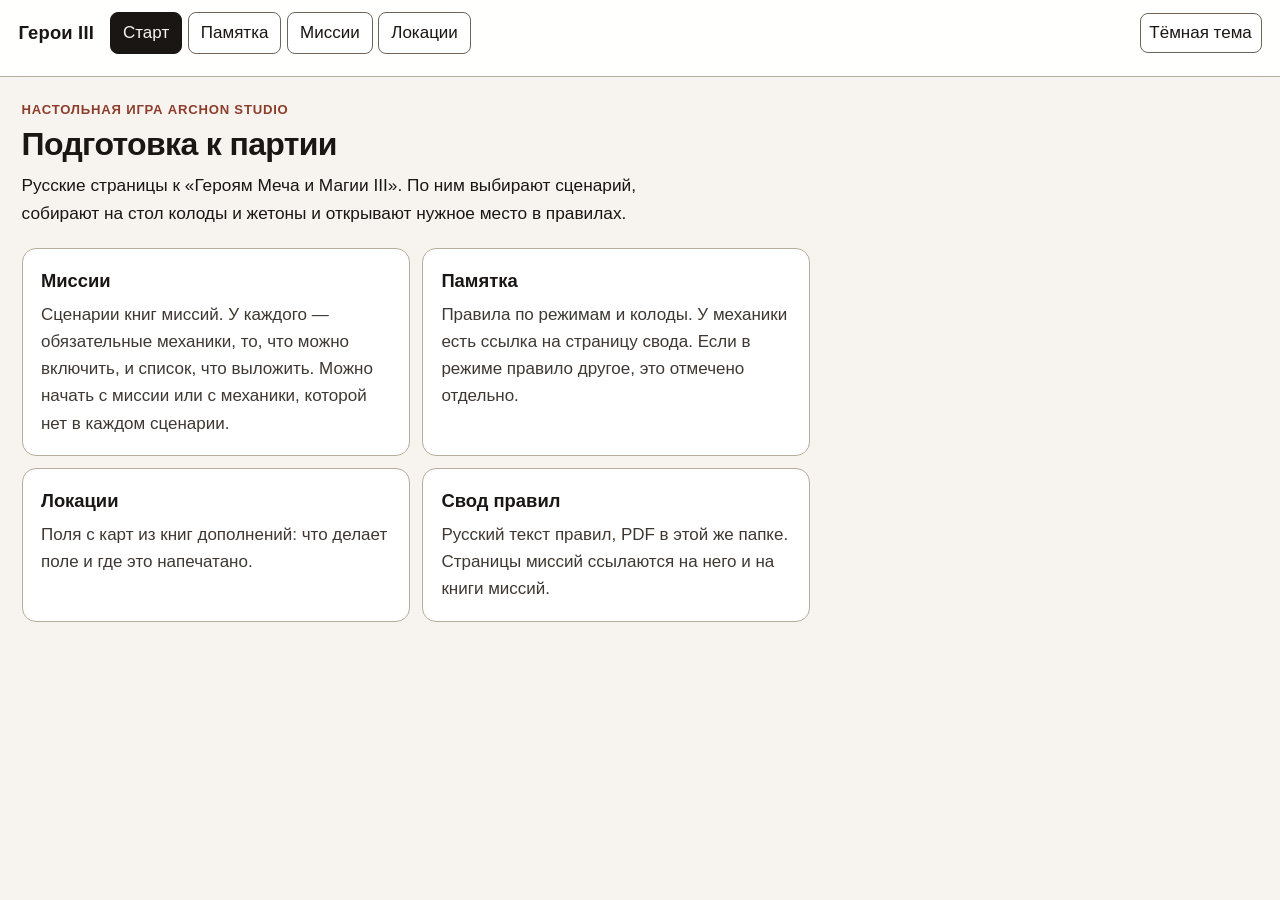
==== index.html @ 864ce7d5 "Убрать из отбора механики любого сценария и заново описать приложение. Список больше не лежит в липк" ====
<!DOCTYPE html>
<html lang="ru">
<head>
<meta charset="utf-8">
<meta name="viewport" content="width=device-width, initial-scale=1">
<title>Герои III — подготовка к партии</title>
<link rel="stylesheet" href="theme.css">
</head>
<body data-theme="light">
<header class="top">
  <div class="title-row">
    <h1>Герои III</h1>
    <nav class="app">
      <a class="on" href="index.html">Старт</a>
      <a href="rules.html">Памятка</a>
      <a href="missions.html">Миссии</a>
      <a href="locations.html">Локации</a>
    </nav>
    <button id="theme" type="button">Тёмная тема</button>
  </div>
</header>
<div class="layout">
<main class="home">
  <p class="eyebrow">Настольная игра Archon Studio</p>
  <h2>Подготовка к партии</h2>
  <p class="lede">Русские страницы к «Героям Меча и Магии III». По ним выбирают сценарий, собирают на стол колоды и жетоны и открывают нужное место в правилах.</p>
  <div class="home-grid">
    <a class="home-card" href="missions.html">
      <h3>Миссии</h3>
      <p>Сценарии книг миссий. У каждого — обязательные механики, то, что можно включить, и список, что выложить. Можно начать с миссии или с механики, которой нет в каждом сценарии.</p>
    </a>
    <a class="home-card" href="rules.html">
      <h3>Памятка</h3>
      <p>Правила по режимам и колоды. У механики есть ссылка на страницу свода. Если в режиме правило другое, это отмечено отдельно.</p>
    </a>
    <a class="home-card" href="locations.html">
      <h3>Локации</h3>
      <p>Поля с карт из книг дополнений: что делает поле и где это напечатано.</p>
    </a>
    <a class="home-card" href="Heroes3_Russian_Rules_Rewrite_2_0_1.pdf">
      <h3>Свод правил</h3>
      <p>Русский текст правил, PDF в этой же папке. Страницы миссий ссылаются на него и на книги миссий.</p>
    </a>
  </div>
</main>
</div>
<script>
const themeBtn = document.getElementById("theme");
function applyTheme(name) {
  document.body.setAttribute("data-theme", name);
  themeBtn.textContent = name === "dark" ? "Светлая тема" : "Тёмная тема";
  try { localStorage.setItem("homm3-mechanics-theme", name); } catch (e) {}
}
themeBtn.addEventListener("click", function () {
  applyTheme(document.body.getAttribute("data-theme") === "dark" ? "light" : "dark");
});
let theme = "light";
try { theme = localStorage.getItem("homm3-mechanics-theme") || "light"; } catch (e) {}
applyTheme(theme === "dark" ? "dark" : "light");
</script>
</body>
</html>
---- theme.css ----
/* Общие цвета и шапка. Памятка и миссии подключают этот файл. */
:root, [data-theme="light"] {
  --bg: #f7f4ef;
  --fg: #1a1614;
  --muted: #3f3832;
  --dim: #514840;
  --line: #b7ad9f;
  --accent: #8d3d2c;
  --yes: #146b34;
  --no: #9d1c1c;
  --maybe: #7a4e00;
  --card: #ffffff;
  --top: #ffffff;
  --th: #efe6d8;
  --sticky: #ffffff;
  --input-line: #6e6458;
  --nav: #1a1614;
  --pill-bg: #e4d8c6;
  --pill-fg: #2c241c;
  --mode-y-bd: #146b34;
  --mode-y-bg: #e5f6eb;
  --mode-n-bd: #9d1c1c;
  --mode-n-bg: #fde8e8;
  --mode-q-bd: #7a4e00;
  --mode-q-bg: #fff3d6;
  --head: 8.6rem;
}
[data-theme="dark"] {
  --bg: #12110f;
  --fg: #f3ece3;
  --muted: #c9bbaa;
  --dim: #b3a394;
  --line: #4a4138;
  --accent: #f0b4a2;
  --yes: #8ddeaf;
  --no: #f0a3a3;
  --maybe: #f0d08a;
  --card: #1c1a17;
  --top: #1a1815;
  --th: #2c2822;
  --sticky: #1c1a17;
  --input-line: #7a6c5e;
  --nav: #f3ece3;
  --pill-bg: #3a332b;
  --pill-fg: #f3e6d4;
  --mode-y-bd: #6fbf90;
  --mode-y-bg: #17241c;
  --mode-n-bd: #d08080;
  --mode-n-bg: #2a1818;
  --mode-q-bd: #d0aa62;
  --mode-q-bg: #2a2316;
  --head: 8.6rem;
}
* { box-sizing: border-box; }
[hidden] { display: none !important; }
html { scroll-behavior: smooth; }
body {
  margin: 0;
  background: var(--bg);
  color: var(--fg);
  font: 17px/1.6 "Segoe UI", sans-serif;
}
a { color: var(--accent); text-decoration-thickness: 1px; text-underline-offset: 0.15em; }
a:hover { text-decoration-thickness: 2px; }
:focus-visible { outline: 2px solid var(--accent); outline-offset: 2px; }
.top {
  position: sticky;
  top: 0;
  z-index: 5;
  background: var(--top);
  background: color-mix(in srgb, var(--top) 92%, transparent);
  backdrop-filter: blur(10px);
  border-bottom: 1px solid var(--line);
  padding: 0.75rem 1.15rem 0.85rem;
}
.title-row { display: flex; justify-content: space-between; align-items: center; gap: 1rem; margin-bottom: 0.55rem; }
.title-row h1 { margin: 0; font-size: 1.15rem; font-weight: 680; letter-spacing: 0.01em; }
.app, .views { display: flex; gap: 0.35rem; flex-wrap: wrap; }
.app { margin-right: auto; }
.app a, .views button, .views a {
  text-decoration: none;
  border: 1px solid var(--input-line);
  border-radius: 8px;
  padding: 0.4rem 0.75rem;
  color: var(--fg);
  background: var(--card);
  font: inherit;
  cursor: pointer;
}
.app a.on, .views button.on, .views a.on {
  background: var(--fg);
  color: var(--bg);
  border-color: var(--fg);
}
button, select, input {
  background: var(--card);
  color: var(--fg);
  border: 1px solid var(--input-line);
  border-radius: 8px;
  font: inherit;
  padding: 0.35rem 0.55rem;
}
button { cursor: pointer; }
button:hover, select:hover, input:hover, .app a:hover { border-color: var(--accent); }
label { display: flex; flex-direction: column; gap: 0.2rem; font-size: 0.78rem; color: var(--muted); }
.layout { display: grid; grid-template-columns: 15rem 1fr; }
.layout:not(:has(nav.side)) { display: block; }
.layout:not(:has(nav.side)) main { max-width: 52rem; }
nav.side {
  position: sticky;
  top: var(--head);
  align-self: start;
  max-height: calc(100vh - var(--head));
  overflow: auto;
  border-right: 1px solid var(--line);
  padding: 0.8rem 0.7rem 2rem;
  background: var(--bg);
}
nav.side a { display: block; color: var(--nav); text-decoration: none; padding: 0.28rem 0.2rem; font-size: 0.92rem; }
nav.side a:hover, nav.side a.on { color: var(--accent); }
main { padding: 1.15rem 1.35rem 3.2rem; max-width: 64rem; }
.card {
  background: var(--card);
  border: 1px solid var(--line);
  border-radius: 14px;
  padding: 1.05rem 1.2rem 1.15rem;
  margin: 0 0 0.9rem;
}
.card h2 { margin: 0 0 0.55rem; font-size: 1.2rem; letter-spacing: -0.01em; }
.card h3 { margin: 1rem 0 0.35rem; font-size: 0.98rem; }
.card p { margin: 0.35rem 0; }
.card ul { margin: 0.3rem 0 0.5rem; padding-left: 1.15rem; }
.grid2 { display: grid; grid-template-columns: 1fr 1fr; gap: 0.8rem; }
.must { border-color: var(--mode-y-bd); background: var(--mode-y-bg); }
.may { border-color: var(--mode-q-bd); background: var(--mode-q-bg); }
.must h2, .may h2 { margin-top: 0; }
.row { display: flex; flex-wrap: wrap; gap: 0.7rem 1rem; align-items: end; }
.checks { display: flex; flex-wrap: wrap; gap: 0.45rem 0.9rem; margin-top: 0.7rem; }
.checks label { flex-direction: row; align-items: center; gap: 0.35rem; color: var(--fg); font-size: 0.92rem; }
.pill {
  display: inline-block;
  background: var(--pill-bg);
  color: var(--pill-fg);
  border-radius: 999px;
  padding: 0.05rem 0.5rem;
  font-size: 0.78rem;
  margin-right: 0.25rem;
}
img.map { width: 100%; height: auto; border-radius: 8px; background: var(--th); }
.pick { display: flex; flex-wrap: wrap; align-items: center; gap: 0.5rem 1.2rem; margin-top: 0.5rem; }
.pick .views { margin: 0; }
label.inline { flex-direction: row; align-items: center; gap: 0.45rem; font-size: 0.92rem; color: var(--fg); }
label.inline select { min-width: 10rem; }
.flag { font-size: 0.8rem; font-weight: 650; white-space: nowrap; margin-left: 0.2rem; }
label.opt { display: block; margin: 0.3rem 0; font-size: 0.95rem; color: var(--fg); }
label.opt input { margin-right: 0.3rem; }
.warn { color: var(--no); font-size: 0.85rem; }
.src { color: var(--muted); font-size: 0.85rem; }
.mapnote { font-weight: 600; }
.alias { color: var(--muted); font-size: 0.85rem; }
.when { display: inline-block; margin: 0 0 0.4rem; padding: 0.15rem 0.6rem; border-left: 3px solid var(--mode-q-bd); background: var(--mode-q-bg); font-weight: 600; font-size: 0.9rem; }
.todo { margin: 0.3rem 0 0.6rem; padding: 0.4rem 0.7rem; border: 1px dashed var(--mode-n-bd); background: var(--mode-n-bg); font-size: 0.92rem; }
label.inline select#mission-pick { min-width: 18rem; max-width: 100%; }
.pull h3 { margin-top: 1rem; border-bottom: 1px solid var(--line); padding-bottom: 0.15rem; }
.pull li { margin: 0.25rem 0; }
.card, .card h3[id] { scroll-margin-top: calc(var(--head) + 8px); }
.kicker { color: var(--muted); font-size: 0.85rem; margin: 0 0 0.4rem; }
.kit { color: var(--muted); font-size: 0.85rem; margin: 0.15rem 0 0.45rem 1.4rem; }
.pick-panel h3 { font-size: 0.82rem; margin: 1rem 0 0.4rem; letter-spacing: 0.04em; text-transform: uppercase; color: var(--dim); font-weight: 680; }
.pick-item {
  border: 1px solid var(--line);
  border-radius: 12px;
  padding: 0.55rem 0.8rem 0.65rem;
  margin: 0 0 0.45rem;
  background: var(--bg);
}
.pick-item .opt { margin: 0; }
.pick-item .kit { margin: 0.25rem 0 0; }
.home { max-width: 52rem; }
.eyebrow { margin: 0.2rem 0 0.35rem; color: var(--accent); font-size: 0.82rem; font-weight: 680; letter-spacing: 0.06em; text-transform: uppercase; }
.home h2 { margin: 0 0 0.6rem; font-size: 2rem; line-height: 1.15; letter-spacing: -0.02em; }
.lede { margin: 0 0 1.3rem; max-width: 40rem; font-size: 1.08rem; }
.home-grid { display: grid; grid-template-columns: 1fr 1fr; gap: 0.75rem; }
.home-card {
  display: flex;
  flex-direction: column;
  gap: 0.35rem;
  text-decoration: none;
  color: var(--fg);
  background: var(--card);
  border: 1px solid var(--line);
  border-radius: 14px;
  padding: 1.05rem 1.15rem 1.15rem;
  min-height: 9.5rem;
}
.home-card:hover { border-color: var(--accent); }
.home-card h3 { margin: 0; font-size: 1.15rem; }
.home-card p { margin: 0; color: var(--muted); }
@media (max-width: 720px) { .home-grid { grid-template-columns: 1fr; } }
@media (max-width: 860px) {
  .layout { grid-template-columns: 1fr; }
  nav.side { position: static; max-height: none; border-right: 0; border-bottom: 1px solid var(--line); }
  .grid2 { grid-template-columns: 1fr; }
}
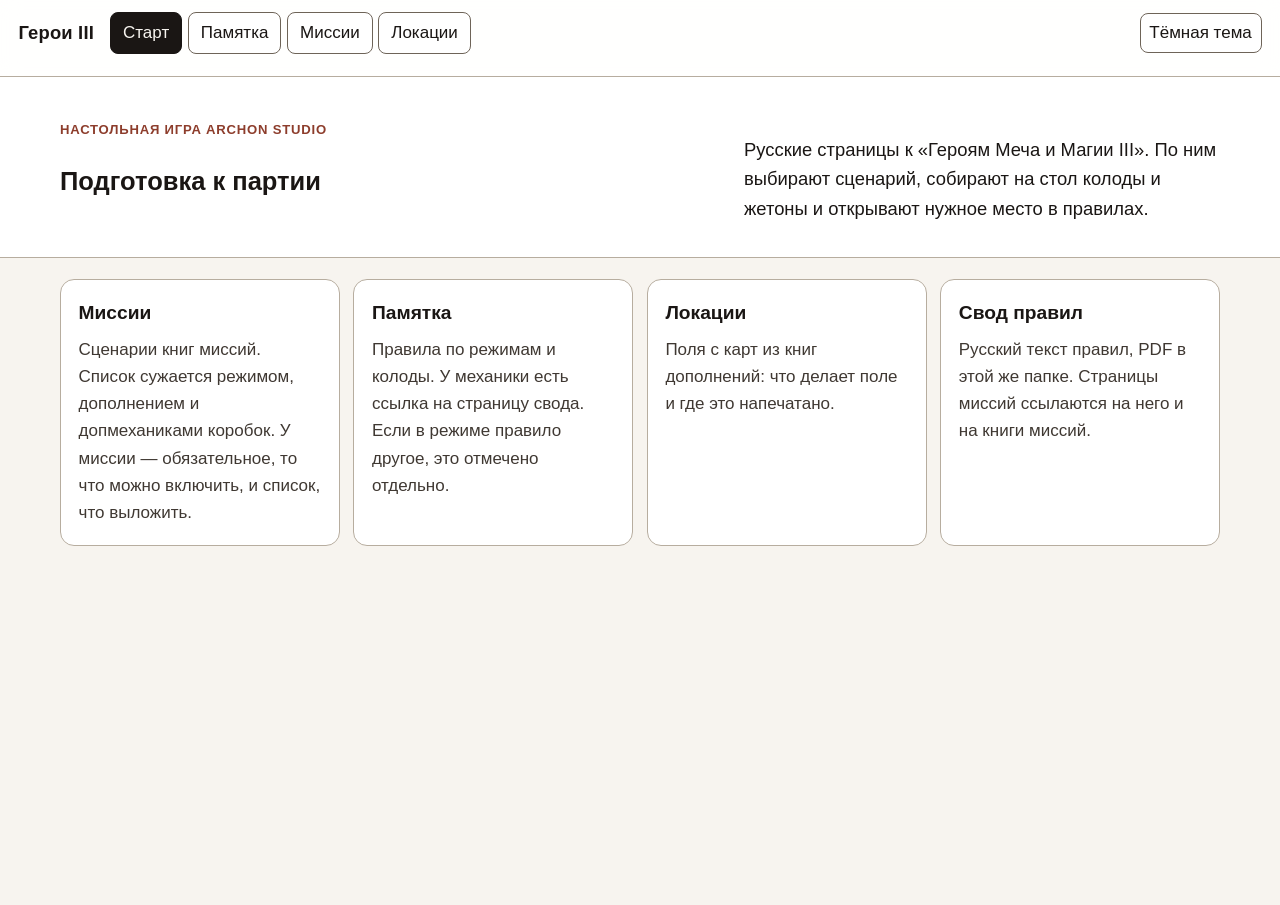
==== commit ce1c6fbe: "Оставить в фильтре только допмеханики дополнений и собрать старт по ширине окна. Отдельного режима «" ====
--- a/index.html
+++ b/index.html
@@ -19,30 +19,40 @@
     <button id="theme" type="button">Тёмная тема</button>
   </div>
 </header>
-<div class="layout">
-<main class="home">
-  <p class="eyebrow">Настольная игра Archon Studio</p>
-  <h2>Подготовка к партии</h2>
-  <p class="lede">Русские страницы к «Героям Меча и Магии III». По ним выбирают сценарий, собирают на стол колоды и жетоны и открывают нужное место в правилах.</p>
-  <div class="home-grid">
-    <a class="home-card" href="missions.html">
-      <h3>Миссии</h3>
-      <p>Сценарии книг миссий. У каждого — обязательные механики, то, что можно включить, и список, что выложить. Можно начать с миссии или с механики, которой нет в каждом сценарии.</p>
-    </a>
-    <a class="home-card" href="rules.html">
-      <h3>Памятка</h3>
-      <p>Правила по режимам и колоды. У механики есть ссылка на страницу свода. Если в режиме правило другое, это отмечено отдельно.</p>
-    </a>
-    <a class="home-card" href="locations.html">
-      <h3>Локации</h3>
-      <p>Поля с карт из книг дополнений: что делает поле и где это напечатано.</p>
-    </a>
-    <a class="home-card" href="Heroes3_Russian_Rules_Rewrite_2_0_1.pdf">
-      <h3>Свод правил</h3>
-      <p>Русский текст правил, PDF в этой же папке. Страницы миссий ссылаются на него и на книги миссий.</p>
-    </a>
-  </div>
-</main>
+<div class="home-page">
+  <section class="home-band">
+    <div class="home-wrap">
+      <div class="home-hero">
+        <div>
+          <p class="eyebrow">Настольная игра Archon Studio</p>
+          <h2>Подготовка к партии</h2>
+        </div>
+        <p class="lede">Русские страницы к «Героям Меча и Магии III». По ним выбирают сценарий, собирают на стол колоды и жетоны и открывают нужное место в правилах.</p>
+      </div>
+    </div>
+  </section>
+  <main class="home">
+    <div class="home-wrap">
+      <div class="home-grid">
+        <a class="home-card" href="missions.html">
+          <h3>Миссии</h3>
+          <p>Сценарии книг миссий. Список сужается режимом, дополнением и допмеханиками коробок. У миссии — обязательное, то что можно включить, и список, что выложить.</p>
+        </a>
+        <a class="home-card" href="rules.html">
+          <h3>Памятка</h3>
+          <p>Правила по режимам и колоды. У механики есть ссылка на страницу свода. Если в режиме правило другое, это отмечено отдельно.</p>
+        </a>
+        <a class="home-card" href="locations.html">
+          <h3>Локации</h3>
+          <p>Поля с карт из книг дополнений: что делает поле и где это напечатано.</p>
+        </a>
+        <a class="home-card" href="Heroes3_Russian_Rules_Rewrite_2_0_1.pdf">
+          <h3>Свод правил</h3>
+          <p>Русский текст правил, PDF в этой же папке. Страницы миссий ссылаются на него и на книги миссий.</p>
+        </a>
+      </div>
+    </div>
+  </main>
 </div>
 <script>
 const themeBtn = document.getElementById("theme");
--- a/theme.css
+++ b/theme.css
@@ -105,7 +105,7 @@
 label { display: flex; flex-direction: column; gap: 0.2rem; font-size: 0.78rem; color: var(--muted); }
 .layout { display: grid; grid-template-columns: 15rem 1fr; }
 .layout:not(:has(nav.side)) { display: block; }
-.layout:not(:has(nav.side)) main { max-width: 52rem; }
+.layout:not(:has(nav.side)) main { max-width: 52rem; margin-left: auto; margin-right: auto; }
 nav.side {
   position: sticky;
   top: var(--head);
@@ -166,37 +166,55 @@
 .card, .card h3[id] { scroll-margin-top: calc(var(--head) + 8px); }
 .kicker { color: var(--muted); font-size: 0.85rem; margin: 0 0 0.4rem; }
 .kit { color: var(--muted); font-size: 0.85rem; margin: 0.15rem 0 0.45rem 1.4rem; }
-.pick-panel h3 { font-size: 0.82rem; margin: 1rem 0 0.4rem; letter-spacing: 0.04em; text-transform: uppercase; color: var(--dim); font-weight: 680; }
-.pick-item {
+.mech-filter { display: flex; flex-wrap: wrap; align-items: center; gap: 0.4rem; margin-top: 0.7rem; }
+.mech-filter .kicker { margin: 0 0.25rem 0 0; }
+label.chip {
+  flex-direction: row;
+  align-items: baseline;
+  gap: 0.4rem;
+  margin: 0;
+  padding: 0.28rem 0.7rem;
   border: 1px solid var(--line);
-  border-radius: 12px;
-  padding: 0.55rem 0.8rem 0.65rem;
-  margin: 0 0 0.45rem;
+  border-radius: 999px;
   background: var(--bg);
-}
-.pick-item .opt { margin: 0; }
-.pick-item .kit { margin: 0.25rem 0 0; }
-.home { max-width: 52rem; }
-.eyebrow { margin: 0.2rem 0 0.35rem; color: var(--accent); font-size: 0.82rem; font-weight: 680; letter-spacing: 0.06em; text-transform: uppercase; }
-.home h2 { margin: 0 0 0.6rem; font-size: 2rem; line-height: 1.15; letter-spacing: -0.02em; }
-.lede { margin: 0 0 1.3rem; max-width: 40rem; font-size: 1.08rem; }
-.home-grid { display: grid; grid-template-columns: 1fr 1fr; gap: 0.75rem; }
+  color: var(--fg);
+  font-size: 0.92rem;
+}
+label.chip small { color: var(--dim); font-size: 0.75rem; font-weight: 650; }
+label.chip:has(input:checked) { background: var(--fg); color: var(--bg); border-color: var(--fg); }
+label.chip:has(input:checked) small { color: inherit; }
+.home-page { min-height: calc(100vh - 4.5rem); }
+.home-band { background: var(--card); border-bottom: 1px solid var(--line); }
+.home-wrap { max-width: 76rem; margin: 0 auto; padding: 0 1.75rem; }
+.home-band .home-wrap { padding-top: 2.6rem; padding-bottom: 2.1rem; }
+.home-page main.home { max-width: none; padding: 1.35rem 0 3rem; }
+.home-hero { display: grid; grid-template-columns: minmax(0, 1.15fr) minmax(0, 0.85fr); gap: 2.5rem; align-items: end; }
+.eyebrow { margin: 0 0 0.45rem; color: var(--accent); font-size: 0.82rem; font-weight: 680; letter-spacing: 0.06em; text-transform: uppercase; }
+.home h2 { margin: 0; font-size: clamp(2.6rem, 4.6vw, 3.7rem); line-height: 1.05; letter-spacing: -0.03em; max-width: 11ch; }
+.lede { margin: 0; font-size: 1.15rem; }
+.home-grid { display: grid; grid-template-columns: repeat(4, minmax(0, 1fr)); gap: 0.85rem; }
 .home-card {
   display: flex;
   flex-direction: column;
-  gap: 0.35rem;
+  gap: 0.45rem;
   text-decoration: none;
   color: var(--fg);
   background: var(--card);
   border: 1px solid var(--line);
   border-radius: 14px;
-  padding: 1.05rem 1.15rem 1.15rem;
-  min-height: 9.5rem;
+  padding: 1.1rem 1.1rem 1.2rem;
+  min-height: 12rem;
 }
 .home-card:hover { border-color: var(--accent); }
-.home-card h3 { margin: 0; font-size: 1.15rem; }
+.home-card h3 { margin: 0; font-size: 1.2rem; }
 .home-card p { margin: 0; color: var(--muted); }
-@media (max-width: 720px) { .home-grid { grid-template-columns: 1fr; } }
+@media (max-width: 1100px) {
+  .home-grid { grid-template-columns: 1fr 1fr; }
+}
+@media (max-width: 720px) {
+  .home-hero { grid-template-columns: 1fr; gap: 0.8rem; }
+  .home-grid { grid-template-columns: 1fr; }
+}
 @media (max-width: 860px) {
   .layout { grid-template-columns: 1fr; }
   nav.side { position: static; max-height: none; border-right: 0; border-bottom: 1px solid var(--line); }
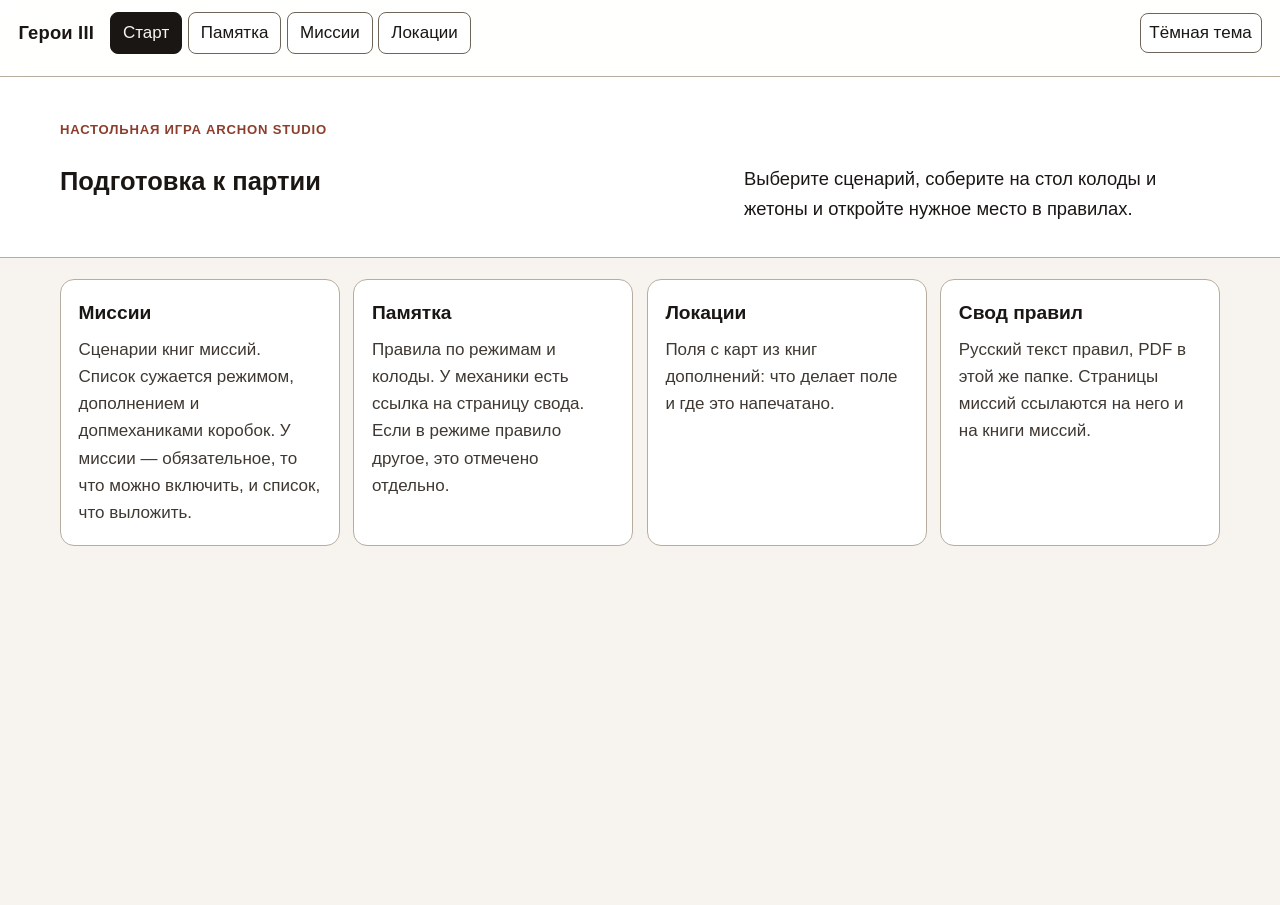
==== commit 67af008a: "Оставить в фильтре только то, что сужает список миссий. Фильтр спрятан в раскрывающуюся строку и отм" ====
--- a/index.html
+++ b/index.html
@@ -27,7 +27,7 @@
           <p class="eyebrow">Настольная игра Archon Studio</p>
           <h2>Подготовка к партии</h2>
         </div>
-        <p class="lede">Русские страницы к «Героям Меча и Магии III». По ним выбирают сценарий, собирают на стол колоды и жетоны и открывают нужное место в правилах.</p>
+        <p class="lede">Выберите сценарий, соберите на стол колоды и жетоны и откройте нужное место в правилах.</p>
       </div>
     </div>
   </section>
--- a/theme.css
+++ b/theme.css
@@ -166,23 +166,45 @@
 .card, .card h3[id] { scroll-margin-top: calc(var(--head) + 8px); }
 .kicker { color: var(--muted); font-size: 0.85rem; margin: 0 0 0.4rem; }
 .kit { color: var(--muted); font-size: 0.85rem; margin: 0.15rem 0 0.45rem 1.4rem; }
-.mech-filter { display: flex; flex-wrap: wrap; align-items: center; gap: 0.4rem; margin-top: 0.7rem; }
-.mech-filter .kicker { margin: 0 0.25rem 0 0; }
-label.chip {
-  flex-direction: row;
+.filter-fold {
+  margin-top: 0.65rem;
+  border: 1px dashed var(--line);
+  border-radius: 10px;
+  padding: 0.4rem 0.75rem 0.5rem;
+  background: var(--bg);
+}
+.filter-fold:not([open]) > :not(summary) { display: none; }
+.filter-fold summary { cursor: pointer; font-weight: 680; font-size: 0.95rem; }
+.filter-fold[open] summary { margin-bottom: 0.2rem; }
+.filter-fold .kicker { margin: 0 0 0.45rem; }
+.mech-filter { display: flex; flex-wrap: wrap; align-items: center; gap: 0.4rem; }
+.filter-tag {
+  display: inline-flex;
   align-items: baseline;
   gap: 0.4rem;
   margin: 0;
-  padding: 0.28rem 0.7rem;
+  padding: 0.28rem 0.75rem;
+  border: 1px dashed var(--accent);
+  border-radius: 999px;
+  background: transparent;
+  color: var(--fg);
+  font-size: 0.92rem;
+}
+.filter-tag small { color: var(--dim); font-size: 0.75rem; font-weight: 650; }
+.filter-tag[aria-pressed="true"] { background: var(--accent); color: #fff; border-style: solid; }
+.filter-tag[aria-pressed="true"] small { color: inherit; }
+.kit-btn { font-size: 0.78rem; padding: 0.05rem 0.5rem; margin-left: 0.3rem; vertical-align: baseline; }
+dialog.kit {
   border: 1px solid var(--line);
-  border-radius: 999px;
-  background: var(--bg);
-  color: var(--fg);
-  font-size: 0.92rem;
-}
-label.chip small { color: var(--dim); font-size: 0.75rem; font-weight: 650; }
-label.chip:has(input:checked) { background: var(--fg); color: var(--bg); border-color: var(--fg); }
-label.chip:has(input:checked) small { color: inherit; }
+  border-radius: 14px;
+  background: var(--card);
+  color: var(--fg);
+  max-width: 34rem;
+  padding: 1.15rem 1.25rem 1rem;
+}
+dialog.kit::backdrop { background: rgba(0, 0, 0, 0.45); }
+dialog.kit h2 { margin: 0 0 0.6rem; font-size: 1.2rem; }
+dialog.kit p { margin: 0.4rem 0; }
 .home-page { min-height: calc(100vh - 4.5rem); }
 .home-band { background: var(--card); border-bottom: 1px solid var(--line); }
 .home-wrap { max-width: 76rem; margin: 0 auto; padding: 0 1.75rem; }
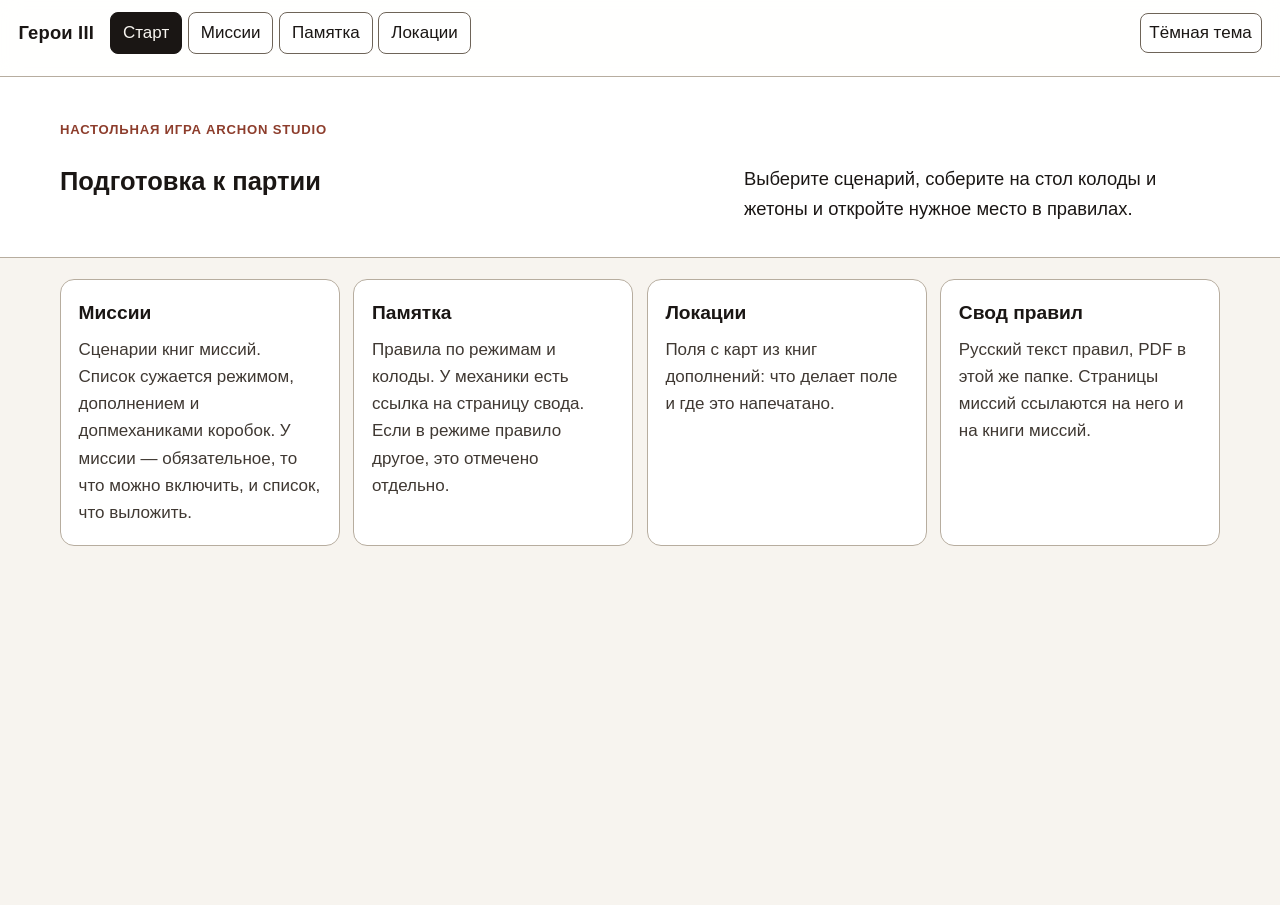
==== commit b4188e48: "Состав открывается у кнопки, вкладка «Миссии» стоит сразу после старта. Co-authored-by: Cursor <curs" ====
--- a/index.html
+++ b/index.html
@@ -12,8 +12,8 @@
     <h1>Герои III</h1>
     <nav class="app">
       <a class="on" href="index.html">Старт</a>
+      <a href="missions.html">Миссии</a>
       <a href="rules.html">Памятка</a>
-      <a href="missions.html">Миссии</a>
       <a href="locations.html">Локации</a>
     </nav>
     <button id="theme" type="button">Тёмная тема</button>
--- a/theme.css
+++ b/theme.css
@@ -194,17 +194,19 @@
 .filter-tag[aria-pressed="true"] { background: var(--accent); color: #fff; border-style: solid; }
 .filter-tag[aria-pressed="true"] small { color: inherit; }
 .kit-btn { font-size: 0.78rem; padding: 0.05rem 0.5rem; margin-left: 0.3rem; vertical-align: baseline; }
-dialog.kit {
+.kit-pop {
+  position: fixed;
+  z-index: 30;
+  width: min(28rem, calc(100vw - 1rem));
+  background: var(--card);
+  color: var(--fg);
   border: 1px solid var(--line);
-  border-radius: 14px;
-  background: var(--card);
-  color: var(--fg);
-  max-width: 34rem;
-  padding: 1.15rem 1.25rem 1rem;
-}
-dialog.kit::backdrop { background: rgba(0, 0, 0, 0.45); }
-dialog.kit h2 { margin: 0 0 0.6rem; font-size: 1.2rem; }
-dialog.kit p { margin: 0.4rem 0; }
+  border-radius: 12px;
+  padding: 0.8rem 0.95rem 0.85rem;
+  box-shadow: 0 12px 28px rgba(0, 0, 0, 0.35);
+}
+.kit-pop h2 { margin: 0 0 0.4rem; font-size: 1.05rem; }
+.kit-pop p { margin: 0.3rem 0; }
 .home-page { min-height: calc(100vh - 4.5rem); }
 .home-band { background: var(--card); border-bottom: 1px solid var(--line); }
 .home-wrap { max-width: 76rem; margin: 0 auto; padding: 0 1.75rem; }
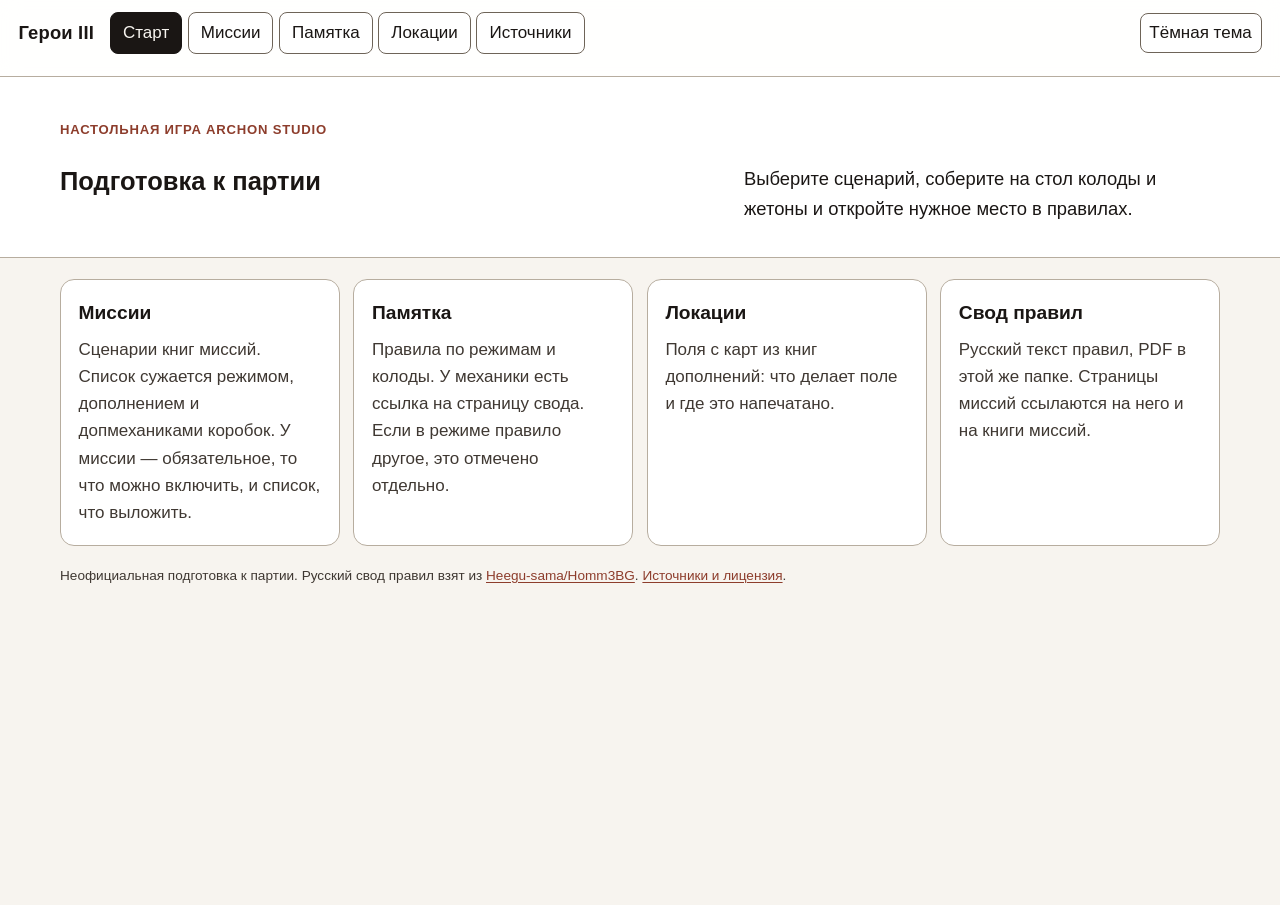
==== commit 0122cb44: "Указать репозиторий русского свода и лицензию CC BY-NC-SA 4.0. Co-authored-by: Cursor <cursoragent@c" ====
--- a/index.html
+++ b/index.html
@@ -15,6 +15,7 @@
       <a href="missions.html">Миссии</a>
       <a href="rules.html">Памятка</a>
       <a href="locations.html">Локации</a>
+      <a href="credits.html">Источники</a>
     </nav>
     <button id="theme" type="button">Тёмная тема</button>
   </div>
@@ -51,6 +52,7 @@
           <p>Русский текст правил, PDF в этой же папке. Страницы миссий ссылаются на него и на книги миссий.</p>
         </a>
       </div>
+      <p class="kicker">Неофициальная подготовка к партии. Русский свод правил взят из <a href="https://github.com/Heegu-sama/Homm3BG">Heegu-sama/Homm3BG</a>. <a href="credits.html">Источники и лицензия</a>.</p>
     </div>
   </main>
 </div>
--- a/theme.css
+++ b/theme.css
@@ -217,6 +217,7 @@
 .home h2 { margin: 0; font-size: clamp(2.6rem, 4.6vw, 3.7rem); line-height: 1.05; letter-spacing: -0.03em; max-width: 11ch; }
 .lede { margin: 0; font-size: 1.15rem; }
 .home-grid { display: grid; grid-template-columns: repeat(4, minmax(0, 1fr)); gap: 0.85rem; }
+.home-grid + .kicker { margin-top: 1.15rem; }
 .home-card {
   display: flex;
   flex-direction: column;
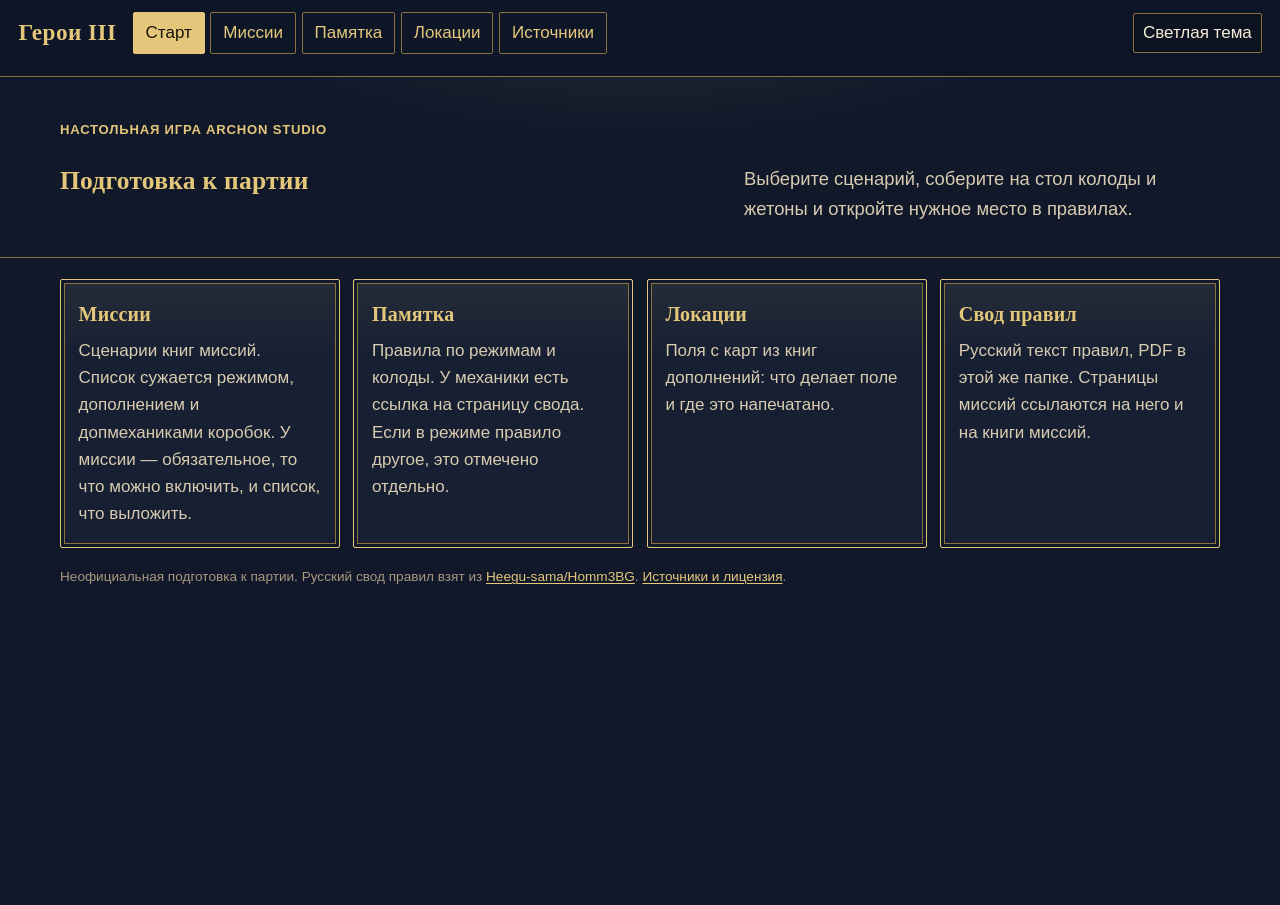
==== commit cdb7d3fc: "Надеть золотую рамку на страницы main, не меняя тексты и логику. Co-authored-by: Cursor <cursoragent" ====
--- a/index.html
+++ b/index.html
@@ -4,9 +4,9 @@
 <meta charset="utf-8">
 <meta name="viewport" content="width=device-width, initial-scale=1">
 <title>Герои III — подготовка к партии</title>
-<link rel="stylesheet" href="theme.css">
+<link rel="stylesheet" href="theme.css?v=gold">
 </head>
-<body data-theme="light">
+<body data-theme="dark">
 <header class="top">
   <div class="title-row">
     <h1>Герои III</h1>
@@ -67,7 +67,7 @@
   applyTheme(document.body.getAttribute("data-theme") === "dark" ? "light" : "dark");
 });
 let theme = "light";
-try { theme = localStorage.getItem("homm3-mechanics-theme") || "light"; } catch (e) {}
+try { theme = localStorage.getItem("homm3-mechanics-theme") || "dark"; } catch (e) {}
 applyTheme(theme === "dark" ? "dark" : "light");
 </script>
 </body>
--- a/theme.css
+++ b/theme.css
@@ -1,107 +1,120 @@
-/* Общие цвета и шапка. Памятка и миссии подключают этот файл. */
-:root, [data-theme="light"] {
-  --bg: #f7f4ef;
-  --fg: #1a1614;
-  --muted: #3f3832;
-  --dim: #514840;
-  --line: #b7ad9f;
-  --accent: #8d3d2c;
-  --yes: #146b34;
-  --no: #9d1c1c;
-  --maybe: #7a4e00;
-  --card: #ffffff;
-  --top: #ffffff;
-  --th: #efe6d8;
-  --sticky: #ffffff;
-  --input-line: #6e6458;
-  --nav: #1a1614;
-  --pill-bg: #e4d8c6;
-  --pill-fg: #2c241c;
-  --mode-y-bd: #146b34;
-  --mode-y-bg: #e5f6eb;
-  --mode-n-bd: #9d1c1c;
-  --mode-n-bg: #fde8e8;
-  --mode-q-bd: #7a4e00;
-  --mode-q-bg: #fff3d6;
-  --head: 8.6rem;
-}
-[data-theme="dark"] {
-  --bg: #12110f;
-  --fg: #f3ece3;
-  --muted: #c9bbaa;
-  --dim: #b3a394;
-  --line: #4a4138;
-  --accent: #f0b4a2;
-  --yes: #8ddeaf;
-  --no: #f0a3a3;
-  --maybe: #f0d08a;
-  --card: #1c1a17;
-  --top: #1a1815;
-  --th: #2c2822;
-  --sticky: #1c1a17;
-  --input-line: #7a6c5e;
-  --nav: #f3ece3;
-  --pill-bg: #3a332b;
-  --pill-fg: #f3e6d4;
+/* Золотая рамка поверх страниц main. Разметка и поведение те же. */
+:root, [data-theme="dark"] {
+  --bg: #10182a;
+  --bg-2: #0c1220;
+  --fg: #f6edd8;
+  --muted: #d9cbb0;
+  --dim: #a89880;
+  --line: #3d4d68;
+  --gold: #e4c77a;
+  --gold-dim: #8d7040;
+  --accent: #e4c77a;
+  --ink: #1a140c;
+  --yes: #9dcea8;
+  --no: #e0a09a;
+  --maybe: #e4c77a;
+  --card: #172033;
+  --top: #0e1628;
+  --th: #1d2940;
+  --sticky: #172033;
+  --input-line: #8d7040;
+  --nav: #f6edd8;
+  --pill-bg: #243044;
+  --pill-fg: #f6edd8;
   --mode-y-bd: #6fbf90;
-  --mode-y-bg: #17241c;
+  --mode-y-bg: #14241c;
   --mode-n-bd: #d08080;
   --mode-n-bg: #2a1818;
-  --mode-q-bd: #d0aa62;
+  --mode-q-bd: #e4c77a;
   --mode-q-bg: #2a2316;
   --head: 8.6rem;
+  --serif: "Palatino Linotype", Palatino, Georgia, serif;
+  --frame: inset 0 0 0 3px var(--bg), inset 0 0 0 4px var(--gold-dim);
+}
+[data-theme="light"] {
+  --bg: #efe2c4;
+  --bg-2: #e4d3ab;
+  --fg: #2a2116;
+  --muted: #4a3b28;
+  --dim: #6e5a40;
+  --line: #c4ae84;
+  --gold: #7a5420;
+  --gold-dim: #a68448;
+  --accent: #7a5420;
+  --ink: #fff8ea;
+  --yes: #1d5c34;
+  --no: #8a2e2a;
+  --maybe: #7a5420;
+  --card: #f7edd4;
+  --top: #f3e6c8;
+  --th: #e7d3a4;
+  --sticky: #f7edd4;
+  --input-line: #a68448;
+  --nav: #2a2116;
+  --pill-bg: #e7d7b4;
+  --pill-fg: #2a2116;
+  --mode-y-bd: #1d5c34;
+  --mode-y-bg: #e5f3ea;
+  --mode-n-bd: #8a2e2a;
+  --mode-n-bg: #f8e6e2;
+  --mode-q-bd: #7a5420;
+  --mode-q-bg: #f8efd4;
+  --head: 8.6rem;
+  --frame: inset 0 0 0 3px var(--bg), inset 0 0 0 4px var(--gold-dim);
 }
 * { box-sizing: border-box; }
 [hidden] { display: none !important; }
 html { scroll-behavior: smooth; }
 body {
   margin: 0;
-  background: var(--bg);
+  background:
+    radial-gradient(ellipse 70% 42% at 50% -8%, rgba(228, 199, 122, 0.16), transparent 55%),
+    var(--bg);
   color: var(--fg);
   font: 17px/1.6 "Segoe UI", sans-serif;
 }
-a { color: var(--accent); text-decoration-thickness: 1px; text-underline-offset: 0.15em; }
+h1, h2, h3 { font-family: var(--serif); font-weight: 600; color: var(--gold); letter-spacing: 0.01em; }
+a { color: var(--gold); text-decoration-thickness: 1px; text-underline-offset: 0.15em; }
 a:hover { text-decoration-thickness: 2px; }
-:focus-visible { outline: 2px solid var(--accent); outline-offset: 2px; }
+:focus-visible { outline: 2px solid var(--gold); outline-offset: 2px; }
 .top {
   position: sticky;
   top: 0;
   z-index: 5;
-  background: var(--top);
   background: color-mix(in srgb, var(--top) 92%, transparent);
   backdrop-filter: blur(10px);
-  border-bottom: 1px solid var(--line);
+  border-bottom: 1px solid var(--gold-dim);
   padding: 0.75rem 1.15rem 0.85rem;
 }
 .title-row { display: flex; justify-content: space-between; align-items: center; gap: 1rem; margin-bottom: 0.55rem; }
-.title-row h1 { margin: 0; font-size: 1.15rem; font-weight: 680; letter-spacing: 0.01em; }
+.title-row h1 { margin: 0; font-size: 1.45rem; font-weight: 600; letter-spacing: 0.02em; }
 .app, .views { display: flex; gap: 0.35rem; flex-wrap: wrap; }
 .app { margin-right: auto; }
 .app a, .views button, .views a {
   text-decoration: none;
-  border: 1px solid var(--input-line);
-  border-radius: 8px;
+  border: 1px solid var(--gold-dim);
+  border-radius: 2px;
   padding: 0.4rem 0.75rem;
-  color: var(--fg);
-  background: var(--card);
+  color: var(--gold);
+  background: transparent;
   font: inherit;
   cursor: pointer;
 }
 .app a.on, .views button.on, .views a.on {
-  background: var(--fg);
-  color: var(--bg);
-  border-color: var(--fg);
+  background: var(--gold);
+  color: var(--ink);
+  border-color: var(--gold);
 }
 button, select, input {
-  background: var(--card);
-  color: var(--fg);
-  border: 1px solid var(--input-line);
-  border-radius: 8px;
+  background: var(--bg-2);
+  color: var(--fg);
+  border: 1px solid var(--gold-dim);
+  border-radius: 2px;
   font: inherit;
   padding: 0.35rem 0.55rem;
 }
 button { cursor: pointer; }
-button:hover, select:hover, input:hover, .app a:hover { border-color: var(--accent); }
+button:hover, select:hover, input:hover, .app a:hover { border-color: var(--gold); }
 label { display: flex; flex-direction: column; gap: 0.2rem; font-size: 0.78rem; color: var(--muted); }
 .layout { display: grid; grid-template-columns: 15rem 1fr; }
 .layout:not(:has(nav.side)) { display: block; }
@@ -112,27 +125,31 @@
   align-self: start;
   max-height: calc(100vh - var(--head));
   overflow: auto;
-  border-right: 1px solid var(--line);
+  border-right: 1px solid var(--gold-dim);
   padding: 0.8rem 0.7rem 2rem;
-  background: var(--bg);
+  background: transparent;
 }
 nav.side a { display: block; color: var(--nav); text-decoration: none; padding: 0.28rem 0.2rem; font-size: 0.92rem; }
-nav.side a:hover, nav.side a.on { color: var(--accent); }
+nav.side a:hover, nav.side a.on { color: var(--gold); }
 main { padding: 1.15rem 1.35rem 3.2rem; max-width: 64rem; }
 .card {
-  background: var(--card);
-  border: 1px solid var(--line);
-  border-radius: 14px;
+  background:
+    linear-gradient(180deg, rgba(228, 199, 122, 0.07), transparent 28%),
+    var(--card);
+  border: 1px solid var(--gold);
+  box-shadow: var(--frame);
+  border-radius: 2px;
   padding: 1.05rem 1.2rem 1.15rem;
   margin: 0 0 0.9rem;
 }
-.card h2 { margin: 0 0 0.55rem; font-size: 1.2rem; letter-spacing: -0.01em; }
-.card h3 { margin: 1rem 0 0.35rem; font-size: 0.98rem; }
+.card h2 { margin: 0 0 0.55rem; font-size: 1.35rem; }
+.card h3 { margin: 1rem 0 0.35rem; font-size: 1.08rem; }
 .card p { margin: 0.35rem 0; }
 .card ul { margin: 0.3rem 0 0.5rem; padding-left: 1.15rem; }
 .grid2 { display: grid; grid-template-columns: 1fr 1fr; gap: 0.8rem; }
-.must { border-color: var(--mode-y-bd); background: var(--mode-y-bg); }
-.may { border-color: var(--mode-q-bd); background: var(--mode-q-bg); }
+.must, .may { border-color: var(--gold); }
+.must { background: var(--mode-y-bg); }
+.may { background: var(--mode-q-bg); }
 .must h2, .may h2 { margin-top: 0; }
 .row { display: flex; flex-wrap: wrap; gap: 0.7rem 1rem; align-items: end; }
 .checks { display: flex; flex-wrap: wrap; gap: 0.45rem 0.9rem; margin-top: 0.7rem; }
@@ -141,12 +158,13 @@
   display: inline-block;
   background: var(--pill-bg);
   color: var(--pill-fg);
-  border-radius: 999px;
+  border: 1px solid var(--gold-dim);
+  border-radius: 2px;
   padding: 0.05rem 0.5rem;
   font-size: 0.78rem;
   margin-right: 0.25rem;
 }
-img.map { width: 100%; height: auto; border-radius: 8px; background: var(--th); }
+img.map { width: 100%; height: auto; border-radius: 2px; border: 1px solid var(--gold-dim); background: #070b14; }
 .pick { display: flex; flex-wrap: wrap; align-items: center; gap: 0.5rem 1.2rem; margin-top: 0.5rem; }
 .pick .views { margin: 0; }
 label.inline { flex-direction: row; align-items: center; gap: 0.45rem; font-size: 0.92rem; color: var(--fg); }
@@ -158,23 +176,23 @@
 .src { color: var(--muted); font-size: 0.85rem; }
 .mapnote { font-weight: 600; }
 .alias { color: var(--muted); font-size: 0.85rem; }
-.when { display: inline-block; margin: 0 0 0.4rem; padding: 0.15rem 0.6rem; border-left: 3px solid var(--mode-q-bd); background: var(--mode-q-bg); font-weight: 600; font-size: 0.9rem; }
+.when { display: inline-block; margin: 0 0 0.4rem; padding: 0.15rem 0.6rem; border-left: 3px solid var(--gold); background: var(--mode-q-bg); font-weight: 600; font-size: 0.9rem; color: var(--fg); }
 .todo { margin: 0.3rem 0 0.6rem; padding: 0.4rem 0.7rem; border: 1px dashed var(--mode-n-bd); background: var(--mode-n-bg); font-size: 0.92rem; }
 label.inline select#mission-pick { min-width: 18rem; max-width: 100%; }
-.pull h3 { margin-top: 1rem; border-bottom: 1px solid var(--line); padding-bottom: 0.15rem; }
+.pull h3 { margin-top: 1rem; border-bottom: 1px solid var(--gold-dim); padding-bottom: 0.15rem; }
 .pull li { margin: 0.25rem 0; }
 .card, .card h3[id] { scroll-margin-top: calc(var(--head) + 8px); }
-.kicker { color: var(--muted); font-size: 0.85rem; margin: 0 0 0.4rem; }
+.kicker { color: var(--dim); font-size: 0.85rem; margin: 0 0 0.4rem; }
 .kit { color: var(--muted); font-size: 0.85rem; margin: 0.15rem 0 0.45rem 1.4rem; }
 .filter-fold {
   margin-top: 0.65rem;
-  border: 1px dashed var(--line);
-  border-radius: 10px;
+  border: 1px solid var(--gold-dim);
+  border-radius: 2px;
   padding: 0.4rem 0.75rem 0.5rem;
-  background: var(--bg);
+  background: var(--bg-2);
 }
 .filter-fold:not([open]) > :not(summary) { display: none; }
-.filter-fold summary { cursor: pointer; font-weight: 680; font-size: 0.95rem; }
+.filter-fold summary { cursor: pointer; font-weight: 680; font-size: 0.95rem; color: var(--gold); }
 .filter-fold[open] summary { margin-bottom: 0.2rem; }
 .filter-fold .kicker { margin: 0 0 0.45rem; }
 .mech-filter { display: flex; flex-wrap: wrap; align-items: center; gap: 0.4rem; }
@@ -184,14 +202,14 @@
   gap: 0.4rem;
   margin: 0;
   padding: 0.28rem 0.75rem;
-  border: 1px dashed var(--accent);
-  border-radius: 999px;
+  border: 1px solid var(--gold-dim);
+  border-radius: 2px;
   background: transparent;
-  color: var(--fg);
+  color: var(--gold);
   font-size: 0.92rem;
 }
 .filter-tag small { color: var(--dim); font-size: 0.75rem; font-weight: 650; }
-.filter-tag[aria-pressed="true"] { background: var(--accent); color: #fff; border-style: solid; }
+.filter-tag[aria-pressed="true"] { background: var(--gold); color: var(--ink); border-style: solid; }
 .filter-tag[aria-pressed="true"] small { color: inherit; }
 .kit-btn { font-size: 0.78rem; padding: 0.05rem 0.5rem; margin-left: 0.3rem; vertical-align: baseline; }
 .kit-pop {
@@ -200,22 +218,22 @@
   width: min(28rem, calc(100vw - 1rem));
   background: var(--card);
   color: var(--fg);
-  border: 1px solid var(--line);
-  border-radius: 12px;
+  border: 1px solid var(--gold);
+  border-radius: 2px;
   padding: 0.8rem 0.95rem 0.85rem;
-  box-shadow: 0 12px 28px rgba(0, 0, 0, 0.35);
-}
-.kit-pop h2 { margin: 0 0 0.4rem; font-size: 1.05rem; }
+  box-shadow: var(--frame), 0 16px 36px rgba(0, 0, 0, 0.35);
+}
+.kit-pop h2 { margin: 0 0 0.4rem; font-size: 1.15rem; }
 .kit-pop p { margin: 0.3rem 0; }
 .home-page { min-height: calc(100vh - 4.5rem); }
-.home-band { background: var(--card); border-bottom: 1px solid var(--line); }
+.home-band { background: transparent; border-bottom: 1px solid var(--gold-dim); }
 .home-wrap { max-width: 76rem; margin: 0 auto; padding: 0 1.75rem; }
 .home-band .home-wrap { padding-top: 2.6rem; padding-bottom: 2.1rem; }
 .home-page main.home { max-width: none; padding: 1.35rem 0 3rem; }
 .home-hero { display: grid; grid-template-columns: minmax(0, 1.15fr) minmax(0, 0.85fr); gap: 2.5rem; align-items: end; }
-.eyebrow { margin: 0 0 0.45rem; color: var(--accent); font-size: 0.82rem; font-weight: 680; letter-spacing: 0.06em; text-transform: uppercase; }
-.home h2 { margin: 0; font-size: clamp(2.6rem, 4.6vw, 3.7rem); line-height: 1.05; letter-spacing: -0.03em; max-width: 11ch; }
-.lede { margin: 0; font-size: 1.15rem; }
+.eyebrow { margin: 0 0 0.45rem; color: var(--gold); font-size: 0.82rem; font-weight: 680; letter-spacing: 0.06em; text-transform: uppercase; }
+.home h2 { margin: 0; font-size: clamp(2.6rem, 4.6vw, 3.7rem); line-height: 1.05; letter-spacing: 0.01em; max-width: 14ch; }
+.lede { margin: 0; font-size: 1.15rem; color: var(--muted); }
 .home-grid { display: grid; grid-template-columns: repeat(4, minmax(0, 1fr)); gap: 0.85rem; }
 .home-grid + .kicker { margin-top: 1.15rem; }
 .home-card {
@@ -224,14 +242,17 @@
   gap: 0.45rem;
   text-decoration: none;
   color: var(--fg);
-  background: var(--card);
-  border: 1px solid var(--line);
-  border-radius: 14px;
+  background:
+    linear-gradient(180deg, rgba(228, 199, 122, 0.07), transparent 28%),
+    var(--card);
+  border: 1px solid var(--gold);
+  box-shadow: var(--frame);
+  border-radius: 2px;
   padding: 1.1rem 1.1rem 1.2rem;
   min-height: 12rem;
 }
-.home-card:hover { border-color: var(--accent); }
-.home-card h3 { margin: 0; font-size: 1.2rem; }
+.home-card:hover { border-color: var(--gold); background: var(--th); }
+.home-card h3 { margin: 0; font-size: 1.25rem; }
 .home-card p { margin: 0; color: var(--muted); }
 @media (max-width: 1100px) {
   .home-grid { grid-template-columns: 1fr 1fr; }
@@ -242,6 +263,6 @@
 }
 @media (max-width: 860px) {
   .layout { grid-template-columns: 1fr; }
-  nav.side { position: static; max-height: none; border-right: 0; border-bottom: 1px solid var(--line); }
+  nav.side { position: static; max-height: none; border-right: 0; border-bottom: 1px solid var(--gold-dim); }
   .grid2 { grid-template-columns: 1fr; }
 }
